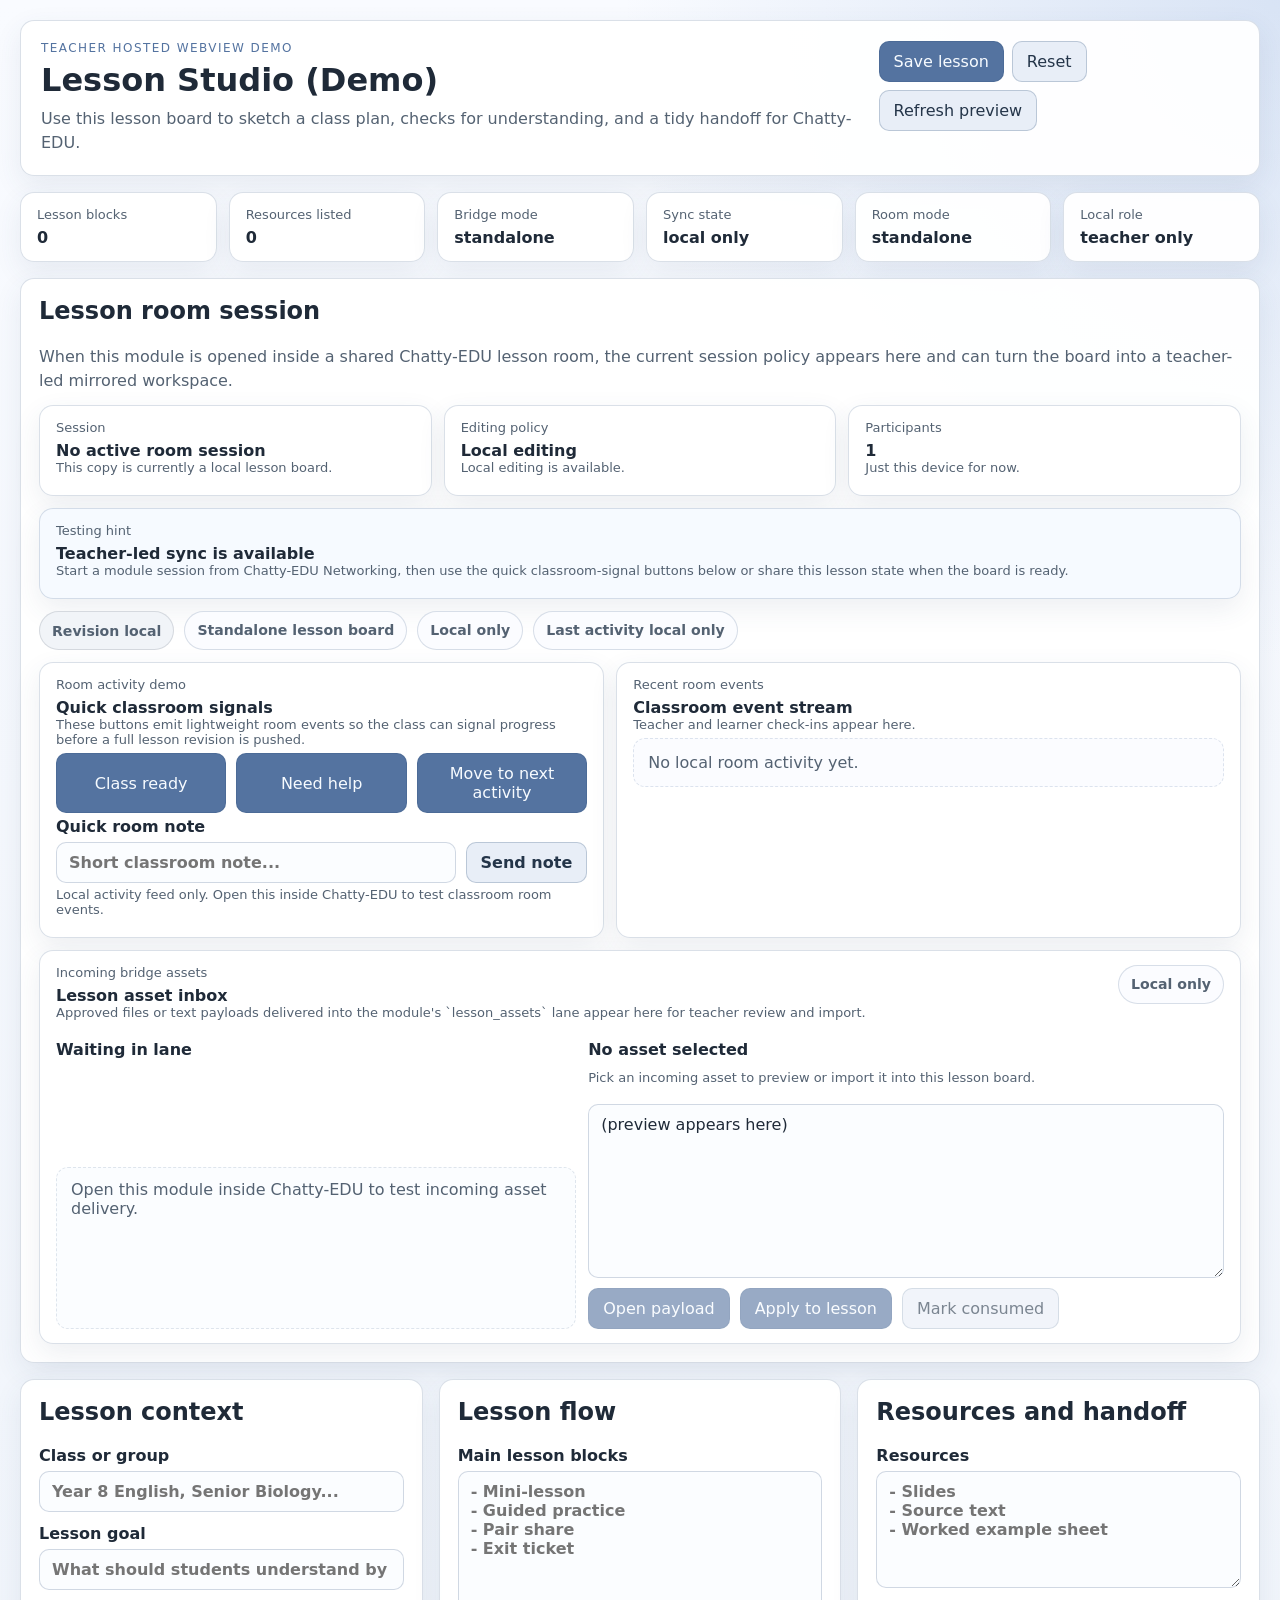
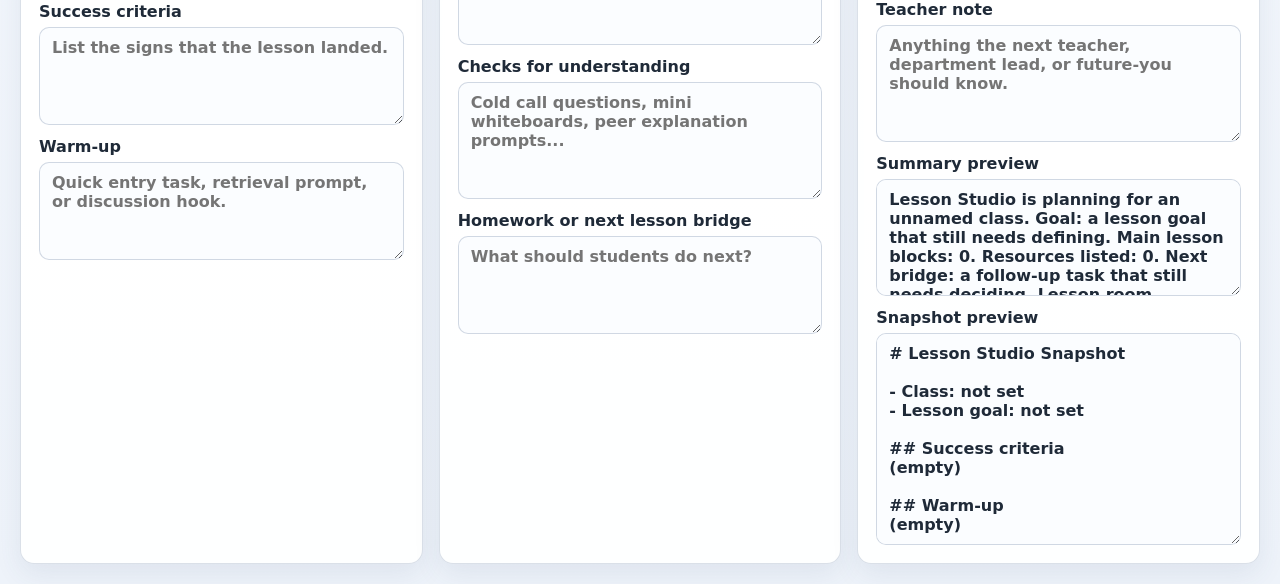
==== modules/demo_lesson_studio/web/index.html @ 0e0403e0 "v0.6 v0.6" ====
<!doctype html>
<html lang="en">
  <head>
    <meta charset="utf-8" />
    <meta name="viewport" content="width=device-width, initial-scale=1" />
    <title>Lesson Studio (Demo)</title>
    <link rel="stylesheet" href="styles.css" />
  </head>
  <body>
    <div class="app-shell">
      <header class="hero">
        <div>
          <p class="eyebrow">Teacher Hosted Webview Demo</p>
          <h1>Lesson Studio (Demo)</h1>
          <p class="subtle">
            Use this lesson board to sketch a class plan, checks for understanding, and a tidy handoff for Chatty-EDU.
          </p>
        </div>
        <div class="hero-actions">
          <button id="save-state" type="button">Save lesson</button>
          <button id="reset-state" type="button" class="secondary">Reset</button>
          <button id="refresh-preview" type="button" class="secondary">Refresh preview</button>
        </div>
      </header>

      <section class="stats-grid">
        <article class="stat-card">
          <span class="stat-label">Lesson blocks</span>
          <strong id="block-count">0</strong>
        </article>
        <article class="stat-card">
          <span class="stat-label">Resources listed</span>
          <strong id="resource-count">0</strong>
        </article>
        <article class="stat-card">
          <span class="stat-label">Bridge mode</span>
          <strong id="bridge-status">standalone</strong>
        </article>
        <article class="stat-card">
          <span class="stat-label">Sync state</span>
          <strong id="sync-status">local only</strong>
        </article>
        <article class="stat-card">
          <span class="stat-label">Room mode</span>
          <strong id="room-mode">standalone</strong>
        </article>
        <article class="stat-card">
          <span class="stat-label">Local role</span>
          <strong id="room-role">teacher only</strong>
        </article>
      </section>

      <section class="panel room-panel">
        <h2>Lesson room session</h2>
        <p class="subtle">
          When this module is opened inside a shared Chatty-EDU lesson room, the current session
          policy appears here and can turn the board into a teacher-led mirrored workspace.
        </p>

        <div class="room-grid">
          <article class="stat-card">
            <span class="stat-label">Session</span>
            <strong id="room-session-heading">No active room session</strong>
            <span id="room-session-detail" class="stat-label">This copy is currently a local lesson board.</span>
          </article>

          <article class="stat-card">
            <span class="stat-label">Editing policy</span>
            <strong id="room-policy-heading">Local editing</strong>
            <span id="room-policy-detail" class="stat-label">Local editing is available.</span>
          </article>

          <article class="stat-card">
            <span class="stat-label">Participants</span>
            <strong id="room-participant-count">1</strong>
            <span id="room-participants" class="stat-label">Just this device for now.</span>
          </article>
        </div>

        <article class="stat-card testing-card">
          <span class="stat-label" id="room-action-heading">Testing hint</span>
          <strong id="room-action-title">Teacher-led sync is available</strong>
          <span id="room-action-hint" class="stat-label">
            Start a module session from Chatty-EDU Networking, then share this lesson state to connected learners when the board is ready.
          </span>
        </article>

        <div class="sync-strip" aria-label="Lesson sync status">
          <span id="sync-revision-badge" class="sync-badge local">Revision local</span>
          <span id="sync-source-badge" class="sync-badge subtle">No teacher revision applied yet</span>
          <span id="presence-badge" class="sync-badge subtle">Teacher idle</span>
          <span id="last-activity-badge" class="sync-badge subtle">Last activity not seen yet</span>
        </div>

        <div id="room-toast-stack" class="room-toast-stack" aria-live="polite" aria-atomic="true"></div>

        <div class="room-events-layout">
          <article class="stat-card room-actions-card">
            <span class="stat-label">Room activity demo</span>
            <strong>Quick classroom signals</strong>
            <span class="stat-label">
              These buttons emit lightweight room events so the class can signal progress before a
              full lesson revision is pushed.
            </span>
            <div class="event-action-grid">
              <button id="event-ready" type="button">Class ready</button>
              <button id="event-help" type="button">Need help</button>
              <button id="event-next" type="button">Move to next activity</button>
            </div>
            <label class="room-note-field">
              Quick room note
              <div class="room-note-row">
                <input id="room-note-input" type="text" placeholder="Short classroom note..." />
                <button id="event-note" type="button" class="secondary">Send note</button>
              </div>
            </label>
            <span id="room-event-status" class="stat-label room-event-status">
              Local activity feed only. Open this inside Chatty-EDU to test classroom room events.
            </span>
          </article>

          <article class="stat-card room-feed-card">
            <span class="stat-label">Recent room events</span>
            <strong>Classroom event stream</strong>
            <span class="stat-label">Teacher and learner check-ins appear here.</span>
            <ul id="room-event-list" class="room-event-list">
              <li class="room-event-empty">No room activity yet.</li>
            </ul>
          </article>
        </div>

        <article class="stat-card asset-bridge-card">
          <div class="asset-heading">
            <div>
              <span class="stat-label">Incoming bridge assets</span>
              <strong>Lesson asset inbox</strong>
              <span class="stat-label">
                Approved files or text payloads delivered into the module's `lesson_assets` lane
                appear here for teacher review and import.
              </span>
            </div>
            <span id="incoming-asset-status" class="sync-badge subtle">Local only</span>
          </div>

          <div class="asset-layout">
            <div class="asset-list-card">
              <strong>Waiting in lane</strong>
              <ul id="incoming-asset-list" class="incoming-asset-list">
                <li class="incoming-asset-empty">No incoming assets waiting.</li>
              </ul>
            </div>

            <div class="asset-preview-card">
              <strong id="incoming-asset-title">No asset selected</strong>
              <span id="incoming-asset-meta" class="stat-label asset-meta">
                Pick an incoming asset to preview or import it into the lesson board.
              </span>
              <textarea id="incoming-asset-preview" rows="8" readonly>(preview appears here)</textarea>
              <div class="asset-actions">
                <button id="incoming-asset-open" type="button">Open payload</button>
                <button id="incoming-asset-apply" type="button">Apply to lesson</button>
                <button id="incoming-asset-consume" type="button" class="secondary">Mark consumed</button>
              </div>
            </div>
          </div>
        </article>
      </section>

      <main class="workspace-grid">
        <section class="panel">
          <h2>Lesson context</h2>
          <label>
            Class or group
            <input id="class_name" type="text" placeholder="Year 8 English, Senior Biology..." />
          </label>
          <label>
            Lesson goal
            <input id="lesson_goal" type="text" placeholder="What should students understand by the end?" />
          </label>
          <label>
            Success criteria
            <textarea id="success_criteria" rows="4" placeholder="List the signs that the lesson landed."></textarea>
          </label>
          <label>
            Warm-up
            <textarea id="warm_up" rows="4" placeholder="Quick entry task, retrieval prompt, or discussion hook."></textarea>
          </label>
        </section>

        <section class="panel">
          <h2>Lesson flow</h2>
          <label>
            Main lesson blocks
            <textarea id="main_blocks" rows="8" placeholder="- Mini-lesson&#10;- Guided practice&#10;- Pair share&#10;- Exit ticket"></textarea>
          </label>
          <label>
            Checks for understanding
            <textarea id="checks_for_understanding" rows="5" placeholder="Cold call questions, mini whiteboards, peer explanation prompts..."></textarea>
          </label>
          <label>
            Homework or next lesson bridge
            <textarea id="homework" rows="4" placeholder="What should students do next?"></textarea>
          </label>
        </section>

        <section class="panel">
          <h2>Resources and handoff</h2>
          <label>
            Resources
            <textarea id="resources" rows="5" placeholder="- Slides&#10;- Source text&#10;- Worked example sheet"></textarea>
          </label>
          <label>
            Teacher note
            <textarea id="teacher_note" rows="5" placeholder="Anything the next teacher, department lead, or future-you should know."></textarea>
          </label>
          <label>
            Summary preview
            <textarea id="summary_preview" rows="5" readonly></textarea>
          </label>
          <label>
            Snapshot preview
            <textarea id="snapshot_preview" rows="10" readonly></textarea>
          </label>
        </section>
      </main>
    </div>

    <script src="chattyedu_bridge.js"></script>
    <script src="app.js"></script>
  </body>
</html>
---- modules/demo_lesson_studio/web/styles.css ----
:root {
  color-scheme: light;
  font-family: "Segoe UI", system-ui, sans-serif;
  background: #f3f6fb;
  color: #1f2a38;
}

* {
  box-sizing: border-box;
}

body {
  margin: 0;
  background:
    radial-gradient(circle at top right, rgba(132, 167, 219, 0.28), transparent 26%),
    linear-gradient(180deg, #f9fbff 0%, #eef3fa 100%);
}

.app-shell {
  min-height: 100vh;
  padding: 20px;
  display: flex;
  flex-direction: column;
  gap: 16px;
}

.hero,
.panel,
.stat-card {
  border: 1px solid rgba(54, 85, 126, 0.18);
  border-radius: 14px;
  background: rgba(255, 255, 255, 0.94);
  box-shadow: 0 10px 28px rgba(55, 79, 112, 0.09);
}

.hero {
  padding: 20px;
  display: flex;
  justify-content: space-between;
  gap: 20px;
  align-items: flex-start;
}

.eyebrow {
  margin: 0 0 6px;
  font-size: 12px;
  letter-spacing: 0.12em;
  text-transform: uppercase;
  color: #5473a0;
}

h1,
h2 {
  margin: 0 0 8px;
}

.subtle {
  margin: 0;
  color: #546272;
  line-height: 1.5;
}

.hero-actions {
  display: flex;
  flex-wrap: wrap;
  gap: 8px;
}

.stats-grid {
  display: grid;
  grid-template-columns: repeat(auto-fit, minmax(180px, 1fr));
  gap: 12px;
}

.stat-card {
  padding: 14px 16px;
}

.stat-label {
  display: block;
  color: #546272;
  font-size: 13px;
  margin-bottom: 6px;
}

.workspace-grid {
  display: grid;
  grid-template-columns: repeat(auto-fit, minmax(320px, 1fr));
  gap: 16px;
}

.room-panel {
  gap: 14px;
}

.room-grid {
  display: grid;
  grid-template-columns: repeat(auto-fit, minmax(220px, 1fr));
  gap: 12px;
}
.room-events-layout {
  display: grid;
  grid-template-columns: minmax(280px, 0.95fr) minmax(300px, 1.05fr);
  gap: 12px;
}
.asset-bridge-card {
  display: grid;
  gap: 14px;
}
.asset-heading {
  display: flex;
  justify-content: space-between;
  gap: 14px;
  align-items: flex-start;
}
.asset-layout {
  display: grid;
  grid-template-columns: minmax(240px, 0.9fr) minmax(320px, 1.1fr);
  gap: 12px;
}
.asset-list-card,
.asset-preview-card {
  display: grid;
  gap: 10px;
}
.incoming-asset-list {
  list-style: none;
  margin: 0;
  padding: 0;
  display: grid;
  gap: 10px;
}
.incoming-asset-item,
.incoming-asset-empty {
  border-radius: 12px;
  border: 1px solid rgba(54, 85, 126, 0.14);
  background: #fbfdff;
  padding: 12px 14px;
}
.incoming-asset-item {
  cursor: pointer;
  display: grid;
  gap: 4px;
}
.incoming-asset-item.selected {
  border-color: rgba(84, 115, 160, 0.28);
  background: #eef4ff;
}
.incoming-asset-item:hover {
  border-color: rgba(84, 115, 160, 0.22);
}
.incoming-asset-empty {
  color: #546272;
  border-style: dashed;
}
.incoming-asset-title-row {
  display: flex;
  align-items: baseline;
  justify-content: space-between;
  gap: 10px;
}
.incoming-asset-kind {
  display: inline-flex;
  align-items: center;
  padding: 4px 8px;
  border-radius: 999px;
  background: rgba(84, 115, 160, 0.09);
  color: #5473a0;
  font-size: 0.76rem;
  font-weight: 700;
}
.incoming-asset-summary,
.asset-meta {
  color: #546272;
  line-height: 1.45;
  white-space: pre-wrap;
  word-break: break-word;
}
.asset-actions {
  display: flex;
  flex-wrap: wrap;
  gap: 10px;
}

.panel {
  padding: 18px;
  display: flex;
  flex-direction: column;
  gap: 12px;
}

label {
  display: flex;
  flex-direction: column;
  gap: 6px;
  font-weight: 600;
}

input,
textarea,
button {
  font: inherit;
}

input,
textarea {
  width: 100%;
  border: 1px solid rgba(54, 85, 126, 0.22);
  border-radius: 10px;
  padding: 10px 12px;
  background: #fbfdff;
  color: #1f2a38;
}

textarea {
  resize: vertical;
  min-height: 90px;
}

button {
  border: 1px solid rgba(54, 85, 126, 0.26);
  border-radius: 10px;
  padding: 10px 14px;
  background: #5473a0;
  color: #f7fbff;
  cursor: pointer;
}

button.secondary {
  background: #e8eef7;
  color: #243549;
}

button:disabled {
  cursor: not-allowed;
  opacity: 0.6;
}

button:hover {
  filter: brightness(1.03);
}

.room-locked input,
.room-locked textarea {
  background: #f1f4f8;
}

.testing-card {
  background: rgba(246, 250, 255, 0.98);
}

.room-actions-card,
.room-feed-card {
  gap: 12px;
}

.event-action-grid {
  display: grid;
  grid-template-columns: repeat(auto-fit, minmax(150px, 1fr));
  gap: 10px;
}

.room-note-field {
  margin-top: 4px;
}

.room-note-row {
  display: grid;
  grid-template-columns: 1fr auto;
  gap: 10px;
  align-items: center;
}

.room-event-status {
  margin-top: 4px;
}

.room-event-list {
  list-style: none;
  margin: 0;
  padding: 0;
  display: grid;
  gap: 10px;
}

.room-event-item {
  padding: 12px 14px;
  border-radius: 12px;
  background: #fbfdff;
  border: 1px solid rgba(54, 85, 126, 0.14);
  display: grid;
  gap: 4px;
}

.room-event-item.local-echo {
  background: #f4f8ff;
  border-color: rgba(84, 115, 160, 0.22);
}

.room-event-empty {
  padding: 14px;
  border-radius: 12px;
  background: #fbfcff;
  border: 1px dashed rgba(84, 115, 160, 0.18);
  color: #546272;
}

.room-event-title {
  display: flex;
  align-items: baseline;
  justify-content: space-between;
  gap: 12px;
}

.room-event-title strong {
  font-size: 0.98rem;
}

.room-event-meta {
  color: #546272;
  font-size: 0.82rem;
}

.room-event-payload {
  color: #243549;
  line-height: 1.45;
  white-space: pre-wrap;
  word-break: break-word;
}

.room-event-type {
  display: inline-flex;
  align-items: center;
  padding: 4px 8px;
  border-radius: 999px;
  background: rgba(84, 115, 160, 0.09);
  color: #5473a0;
  font-size: 0.76rem;
  font-weight: 700;
  letter-spacing: 0.02em;
}

.sync-strip {
  display: flex;
  flex-wrap: wrap;
  gap: 10px;
}

.room-toast-stack {
  position: fixed;
  right: 22px;
  bottom: 22px;
  z-index: 40;
  display: grid;
  gap: 10px;
  width: min(320px, calc(100vw - 36px));
  pointer-events: none;
}

.room-toast {
  padding: 12px 14px;
  border-radius: 14px;
  border: 1px solid rgba(54, 85, 126, 0.16);
  background: rgba(255, 255, 255, 0.96);
  box-shadow: 0 14px 28px rgba(55, 79, 112, 0.18);
  display: grid;
  gap: 4px;
}

.room-toast.join {
  border-color: rgba(55, 130, 86, 0.24);
  background: rgba(238, 250, 243, 0.98);
}

.room-toast.leave {
  border-color: rgba(178, 126, 48, 0.24);
  background: rgba(255, 247, 236, 0.98);
}

.room-toast.info {
  border-color: rgba(84, 115, 160, 0.18);
  background: rgba(246, 250, 255, 0.98);
}
.room-toast.turn {
  border-color: rgba(84, 115, 160, 0.22);
  background: rgba(240, 245, 255, 0.98);
}
.room-toast.sync {
  border-color: rgba(55, 130, 86, 0.22);
  background: rgba(240, 251, 244, 0.98);
}

.room-toast-title {
  display: flex;
  align-items: baseline;
  justify-content: space-between;
  gap: 10px;
}

.room-toast-title strong {
  font-size: 0.95rem;
}

.room-toast-age {
  color: #546272;
  font-size: 0.78rem;
}

.room-toast-detail {
  color: #243549;
  font-size: 0.88rem;
  line-height: 1.4;
}

.sync-badge {
  display: inline-flex;
  align-items: center;
  gap: 6px;
  padding: 8px 12px;
  border-radius: 999px;
  border: 1px solid rgba(54, 85, 126, 0.18);
  background: #f6f9ff;
  color: #243549;
  font-size: 0.88rem;
  font-weight: 600;
}

.sync-badge.host {
  background: #e3eefc;
  border-color: rgba(84, 115, 160, 0.28);
  color: #35527f;
}

.sync-badge.editing {
  background: #eef3ff;
  border-color: rgba(84, 115, 160, 0.3);
  color: #35527f;
}

.sync-badge.ok {
  background: #e8f8ee;
  border-color: rgba(55, 130, 86, 0.28);
  color: #276241;
}

.sync-badge.waiting {
  background: #fff4e5;
  border-color: rgba(178, 126, 48, 0.3);
  color: #875b17;
}

.sync-badge.pulse {
  animation: syncPulse 1.4s ease-in-out infinite;
  box-shadow: 0 0 0 0 rgba(178, 126, 48, 0.28);
}

.sync-badge.celebrate {
  animation: syncCelebrate 1.25s ease-out 1;
  box-shadow: 0 0 0 0 rgba(55, 130, 86, 0.28);
}

.sync-badge.local {
  background: #f1f4f8;
  border-color: rgba(84, 98, 114, 0.18);
  color: #546272;
}

.sync-badge.subtle {
  background: #fbfcff;
  color: #546272;
}

@keyframes syncPulse {
  0%,
  100% {
    transform: translateY(0);
    box-shadow: 0 0 0 0 rgba(178, 126, 48, 0.18);
  }
  50% {
    transform: translateY(-1px);
    box-shadow: 0 0 0 8px rgba(178, 126, 48, 0);
  }
}

@keyframes syncCelebrate {
  0% {
    transform: scale(0.98);
    box-shadow: 0 0 0 0 rgba(55, 130, 86, 0.28);
  }
  35% {
    transform: scale(1.03);
    box-shadow: 0 0 0 10px rgba(55, 130, 86, 0);
  }
  100% {
    transform: scale(1);
    box-shadow: 0 0 0 0 rgba(55, 130, 86, 0);
  }
}

@media (prefers-reduced-motion: reduce) {
  .sync-badge.pulse,
  .sync-badge.celebrate {
    animation: none;
  }
}

@media (max-width: 720px) {
  .hero {
    flex-direction: column;
  }

  .room-events-layout {
    grid-template-columns: 1fr;
  }

  .asset-layout {
    grid-template-columns: 1fr;
  }

  .room-toast-stack {
    right: 14px;
    left: 14px;
    width: auto;
  }
}
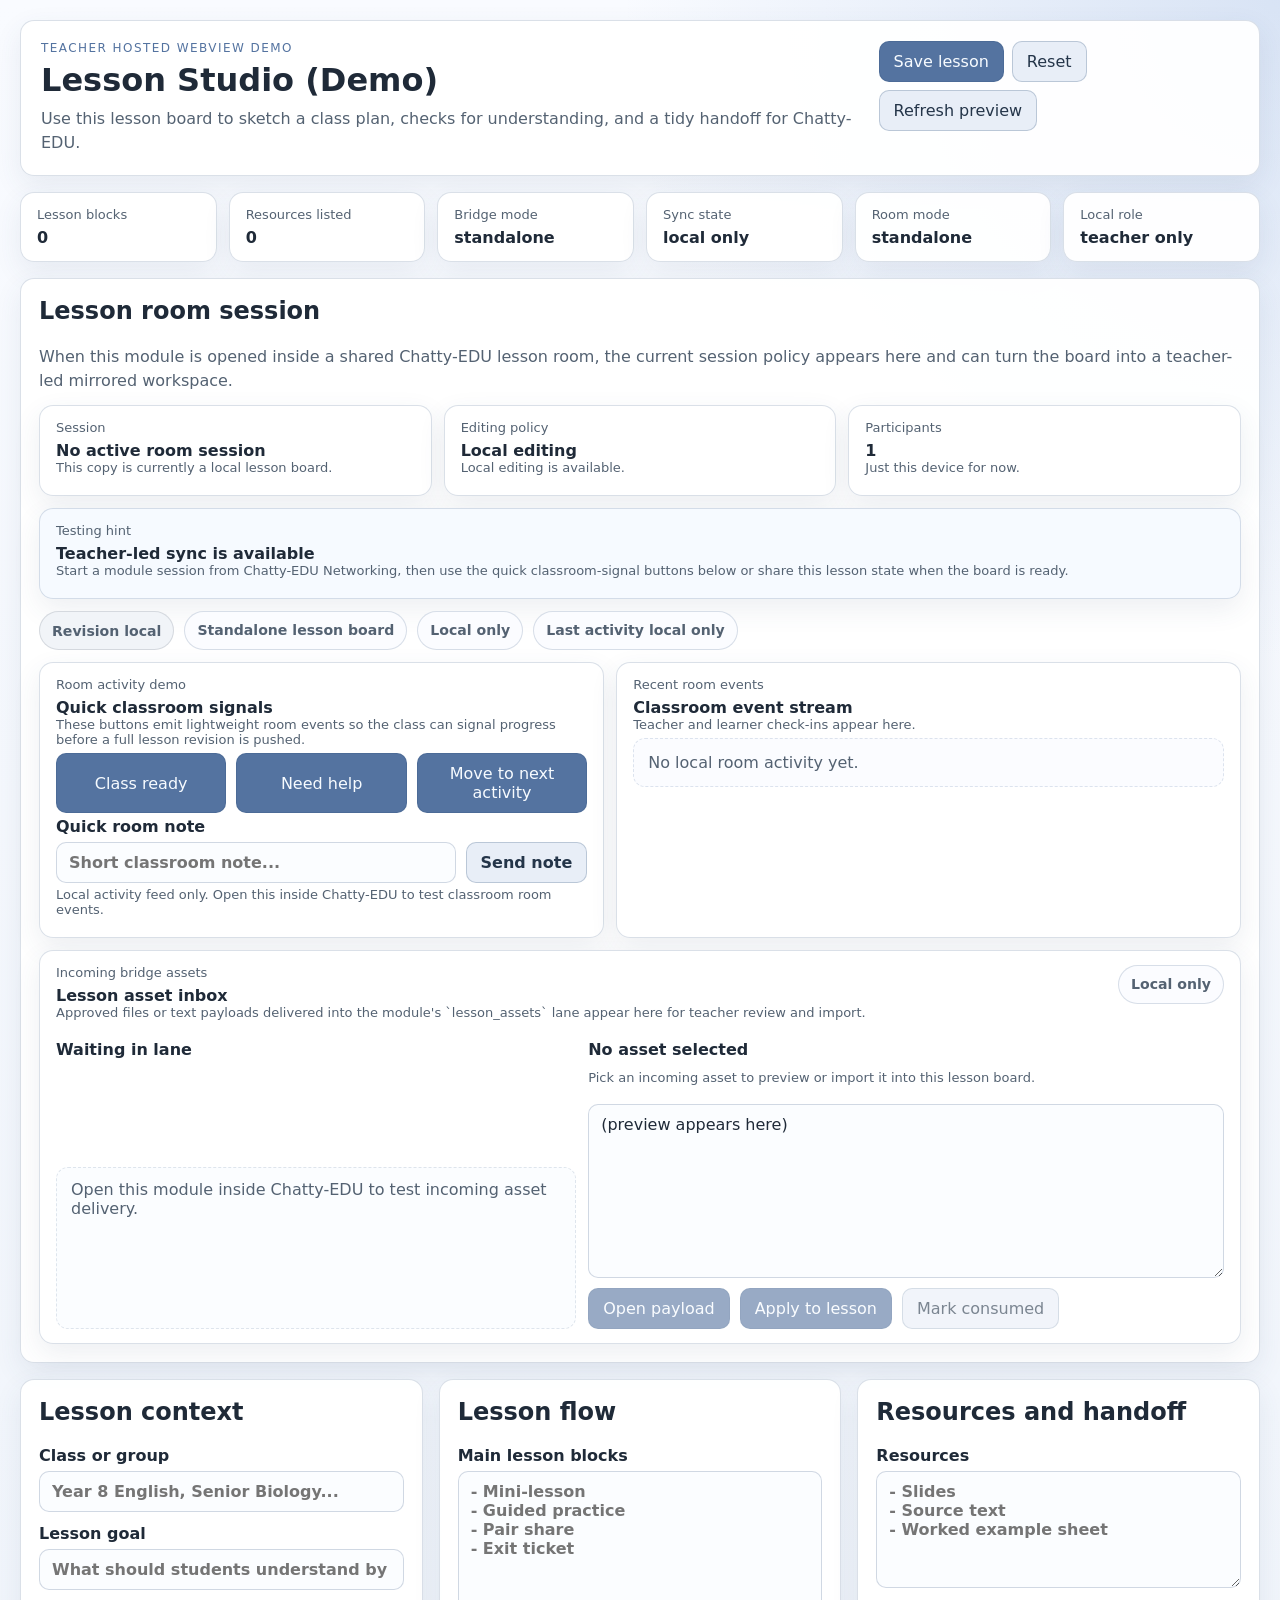
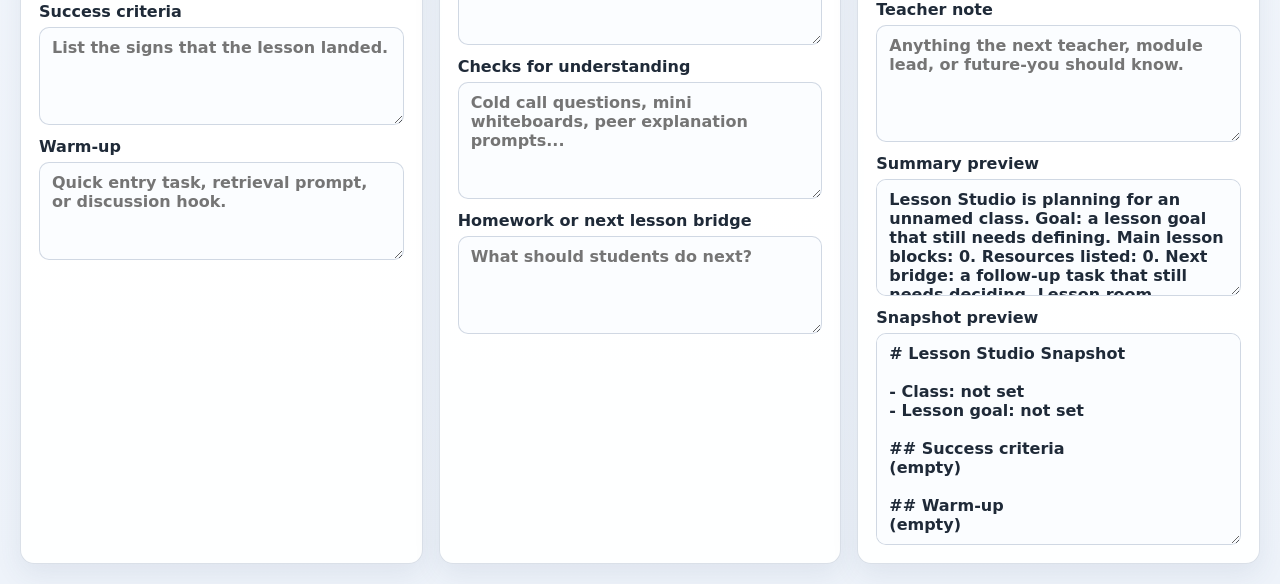
==== commit 9ca63f08: "Modernize local context terminology in Chatty-EDU" ====
--- a/modules/demo_lesson_studio/web/index.html
+++ b/modules/demo_lesson_studio/web/index.html
@@ -211,7 +211,7 @@
           </label>
           <label>
             Teacher note
-            <textarea id="teacher_note" rows="5" placeholder="Anything the next teacher, department lead, or future-you should know."></textarea>
+            <textarea id="teacher_note" rows="5" placeholder="Anything the next teacher, module lead, or future-you should know."></textarea>
           </label>
           <label>
             Summary preview
